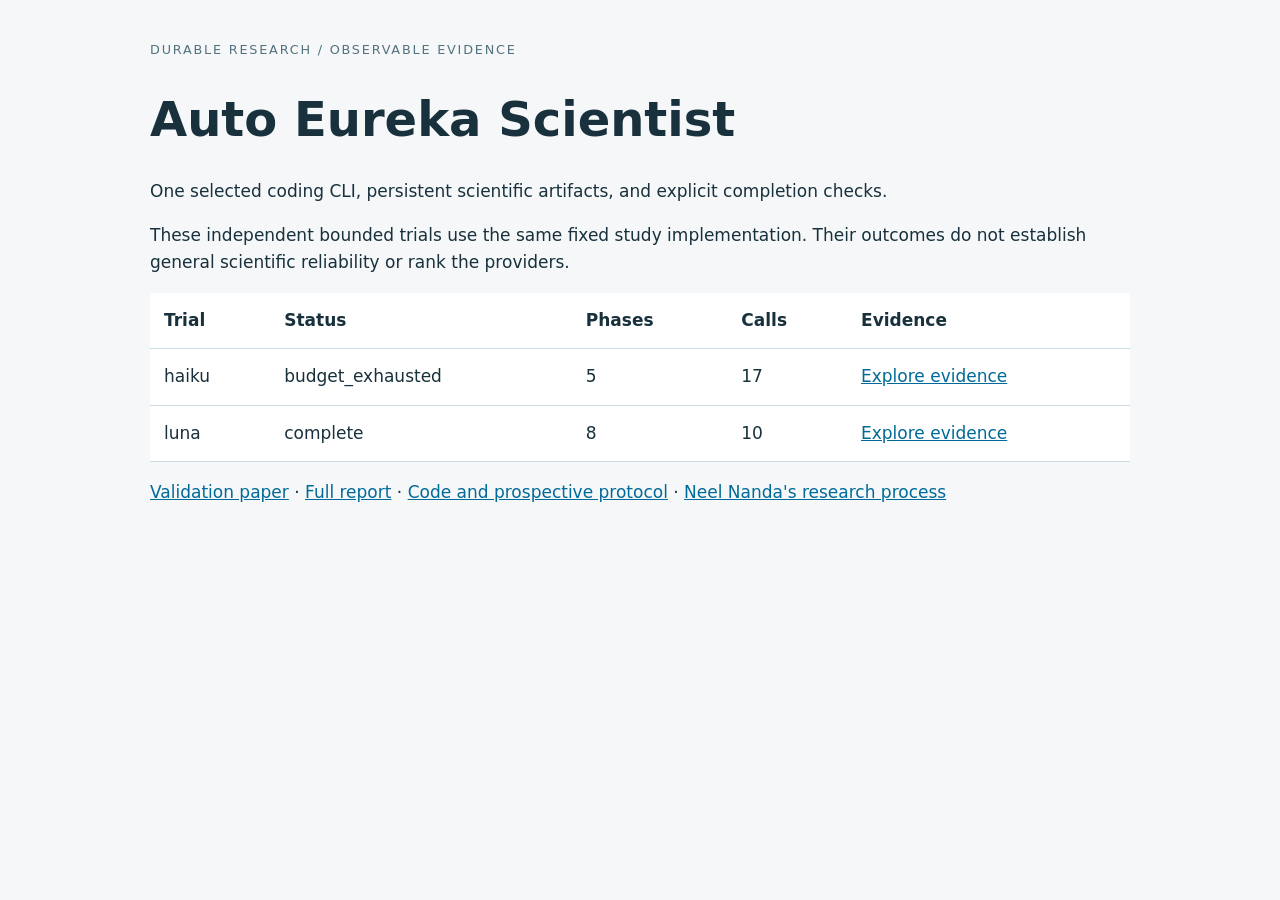
==== site/index.html @ 4bf8a555 "Publish bounded validation outcomes, audit disclosures and results explorer" ====
<!doctype html><html lang="en"><meta charset="utf-8"><meta name="viewport" content="width=device-width,initial-scale=1"><title>Auto Eureka Scientist</title><style>body{font:17px/1.6 system-ui;max-width:980px;margin:auto;padding:40px;color:#18313c;background:#f5f7f8}h1{font-size:3rem;line-height:1.1}table{width:100%;border-collapse:collapse;background:white}td,th{padding:14px;text-align:left;border-bottom:1px solid #ccdce3}a{color:#006a98}.tag{letter-spacing:.14em;color:#54727f;font-size:.8rem}</style><div class="tag">DURABLE RESEARCH / OBSERVABLE EVIDENCE</div><h1>Auto Eureka Scientist</h1><p>One selected coding CLI, persistent scientific artifacts, and explicit completion checks.</p><p>These independent bounded trials use the same fixed study implementation. Their outcomes do not establish general scientific reliability or rank the providers.</p><table><thead><tr><th>Trial</th><th>Status</th><th>Phases</th><th>Calls</th><th>Evidence</th></tr></thead><tbody><tr><td>haiku</td><td>budget_exhausted</td><td>5</td><td>17</td><td><a href="https://BurnyCoder.github.io/eureka-digits-haiku/">Explore evidence</a></td></tr><tr><td>luna</td><td>complete</td><td>8</td><td>10</td><td><a href="https://BurnyCoder.github.io/eureka-digits-luna/">Explore evidence</a></td></tr></tbody></table><p><a href="validation-paper.pdf">Validation paper</a> · <a href="validation-summary.md">Full report</a> · <a href="https://github.com/BurnyCoder/auto-eureka-scientist-agent-harness">Code and prospective protocol</a> · <a href="https://www.alignmentforum.org/s/5GT3yoYM9gRmMEKqL">Neel Nanda's research process</a></p></html>
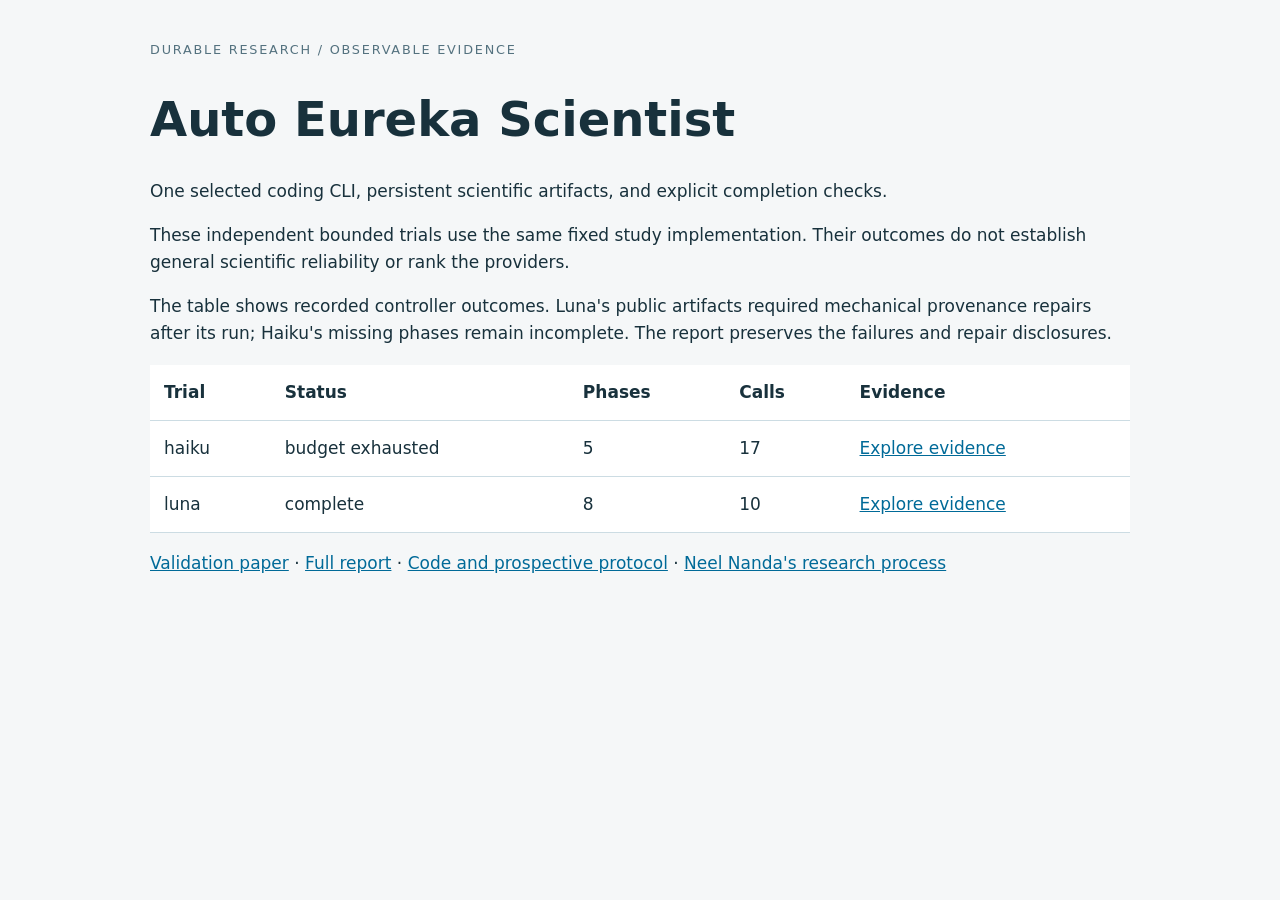
==== commit ee3830f8: "Record fresh-clone reproduction and final publication checks" ====
--- a/site/index.html
+++ b/site/index.html
@@ -1 +1,8 @@
-<!doctype html><html lang="en"><meta charset="utf-8"><meta name="viewport" content="width=device-width,initial-scale=1"><title>Auto Eureka Scientist</title><style>body{font:17px/1.6 system-ui;max-width:980px;margin:auto;padding:40px;color:#18313c;background:#f5f7f8}h1{font-size:3rem;line-height:1.1}table{width:100%;border-collapse:collapse;background:white}td,th{padding:14px;text-align:left;border-bottom:1px solid #ccdce3}a{color:#006a98}.tag{letter-spacing:.14em;color:#54727f;font-size:.8rem}</style><div class="tag">DURABLE RESEARCH / OBSERVABLE EVIDENCE</div><h1>Auto Eureka Scientist</h1><p>One selected coding CLI, persistent scientific artifacts, and explicit completion checks.</p><p>These independent bounded trials use the same fixed study implementation. Their outcomes do not establish general scientific reliability or rank the providers.</p><table><thead><tr><th>Trial</th><th>Status</th><th>Phases</th><th>Calls</th><th>Evidence</th></tr></thead><tbody><tr><td>haiku</td><td>budget_exhausted</td><td>5</td><td>17</td><td><a href="https://BurnyCoder.github.io/eureka-digits-haiku/">Explore evidence</a></td></tr><tr><td>luna</td><td>complete</td><td>8</td><td>10</td><td><a href="https://BurnyCoder.github.io/eureka-digits-luna/">Explore evidence</a></td></tr></tbody></table><p><a href="validation-paper.pdf">Validation paper</a> · <a href="validation-summary.md">Full report</a> · <a href="https://github.com/BurnyCoder/auto-eureka-scientist-agent-harness">Code and prospective protocol</a> · <a href="https://www.alignmentforum.org/s/5GT3yoYM9gRmMEKqL">Neel Nanda's research process</a></p></html>+<!doctype html><html lang="en"><meta charset="utf-8"><meta name="viewport" content="width=device-width,initial-scale=1"><title>Auto Eureka Scientist</title>
+<style>body{font:17px/1.6 system-ui;max-width:980px;margin:auto;padding:40px;color:#18313c;background:#f5f7f8}h1{font-size:3rem;line-height:1.1}table{width:100%;border-collapse:collapse;background:white}td,th{padding:14px;text-align:left;border-bottom:1px solid #ccdce3}a{color:#006a98}.tag{letter-spacing:.14em;color:#54727f;font-size:.8rem}.scroll{overflow:auto}@media(max-width:600px){body{padding:18px}td,th{padding:10px}}</style>
+<div class="tag">DURABLE RESEARCH / OBSERVABLE EVIDENCE</div><h1>Auto Eureka Scientist</h1>
+<p>One selected coding CLI, persistent scientific artifacts, and explicit completion checks.</p>
+<p>These independent bounded trials use the same fixed study implementation. Their outcomes do not establish general scientific reliability or rank the providers.</p>
+<p>The table shows recorded controller outcomes. Luna's public artifacts required mechanical provenance repairs after its run; Haiku's missing phases remain incomplete. The report preserves the failures and repair disclosures.</p>
+<div class="scroll"><table><thead><tr><th>Trial</th><th>Status</th><th>Phases</th><th>Calls</th><th>Evidence</th></tr></thead><tbody><tr><td>haiku</td><td>budget exhausted</td><td>5</td><td>17</td><td><a href="https://BurnyCoder.github.io/eureka-digits-haiku/">Explore evidence</a></td></tr><tr><td>luna</td><td>complete</td><td>8</td><td>10</td><td><a href="https://BurnyCoder.github.io/eureka-digits-luna/">Explore evidence</a></td></tr></tbody></table></div>
+<p><a href="validation-paper.pdf">Validation paper</a> · <a href="validation-summary.md">Full report</a> · <a href="https://github.com/BurnyCoder/auto-eureka-scientist-agent-harness">Code and prospective protocol</a> · <a href="https://www.alignmentforum.org/s/5GT3yoYM9gRmMEKqL">Neel Nanda's research process</a></p></html>
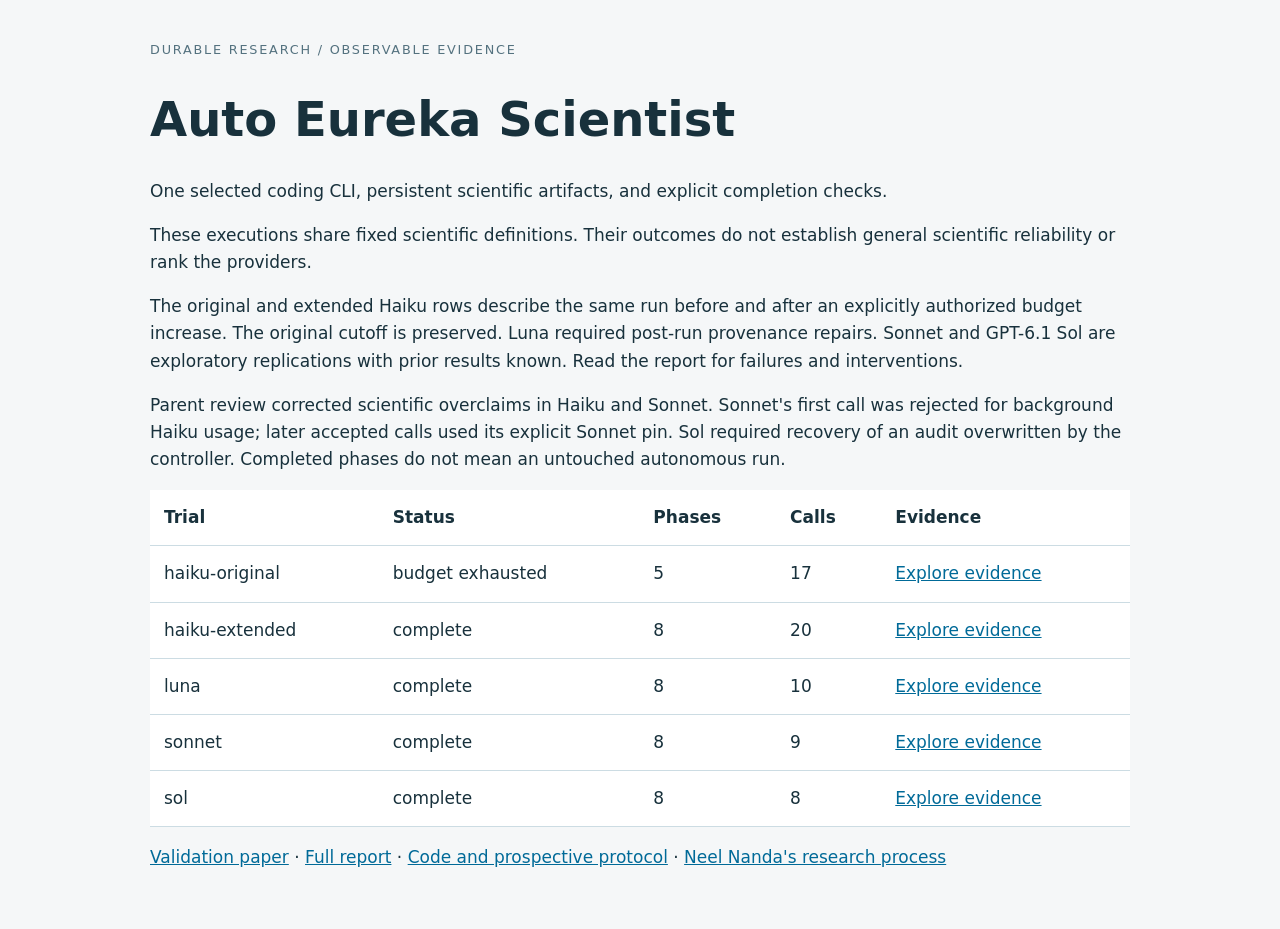
==== commit 4f663990: "Publish extended Haiku and Sonnet Sol validation with audit evidence" ====
--- a/site/index.html
+++ b/site/index.html
@@ -2,7 +2,8 @@
 <style>body{font:17px/1.6 system-ui;max-width:980px;margin:auto;padding:40px;color:#18313c;background:#f5f7f8}h1{font-size:3rem;line-height:1.1}table{width:100%;border-collapse:collapse;background:white}td,th{padding:14px;text-align:left;border-bottom:1px solid #ccdce3}a{color:#006a98}.tag{letter-spacing:.14em;color:#54727f;font-size:.8rem}.scroll{overflow:auto}@media(max-width:600px){body{padding:18px}td,th{padding:10px}}</style>
 <div class="tag">DURABLE RESEARCH / OBSERVABLE EVIDENCE</div><h1>Auto Eureka Scientist</h1>
 <p>One selected coding CLI, persistent scientific artifacts, and explicit completion checks.</p>
-<p>These independent bounded trials use the same fixed study implementation. Their outcomes do not establish general scientific reliability or rank the providers.</p>
-<p>The table shows recorded controller outcomes. Luna's public artifacts required mechanical provenance repairs after its run; Haiku's missing phases remain incomplete. The report preserves the failures and repair disclosures.</p>
-<div class="scroll"><table><thead><tr><th>Trial</th><th>Status</th><th>Phases</th><th>Calls</th><th>Evidence</th></tr></thead><tbody><tr><td>haiku</td><td>budget exhausted</td><td>5</td><td>17</td><td><a href="https://BurnyCoder.github.io/eureka-digits-haiku/">Explore evidence</a></td></tr><tr><td>luna</td><td>complete</td><td>8</td><td>10</td><td><a href="https://BurnyCoder.github.io/eureka-digits-luna/">Explore evidence</a></td></tr></tbody></table></div>
+<p>These executions share fixed scientific definitions. Their outcomes do not establish general scientific reliability or rank the providers.</p>
+<p>The original and extended Haiku rows describe the same run before and after an explicitly authorized budget increase. The original cutoff is preserved. Luna required post-run provenance repairs. Sonnet and GPT-6.1 Sol are exploratory replications with prior results known. Read the report for failures and interventions.</p>
+<p>Parent review corrected scientific overclaims in Haiku and Sonnet. Sonnet's first call was rejected for background Haiku usage; later accepted calls used its explicit Sonnet pin. Sol required recovery of an audit overwritten by the controller. Completed phases do not mean an untouched autonomous run.</p>
+<div class="scroll"><table><thead><tr><th>Trial</th><th>Status</th><th>Phases</th><th>Calls</th><th>Evidence</th></tr></thead><tbody><tr><td>haiku-original</td><td>budget exhausted</td><td>5</td><td>17</td><td><a href="https://github.com/BurnyCoder/eureka-digits-haiku/blob/6f82ace83643fe2b4329ff18dce34d364cc00506/site/paper.pdf">Explore evidence</a></td></tr><tr><td>haiku-extended</td><td>complete</td><td>8</td><td>20</td><td><a href="https://BurnyCoder.github.io/eureka-digits-haiku/">Explore evidence</a></td></tr><tr><td>luna</td><td>complete</td><td>8</td><td>10</td><td><a href="https://BurnyCoder.github.io/eureka-digits-luna/">Explore evidence</a></td></tr><tr><td>sonnet</td><td>complete</td><td>8</td><td>9</td><td><a href="https://BurnyCoder.github.io/eureka-digits-sonnet/">Explore evidence</a></td></tr><tr><td>sol</td><td>complete</td><td>8</td><td>8</td><td><a href="https://BurnyCoder.github.io/eureka-digits-sol/">Explore evidence</a></td></tr></tbody></table></div>
 <p><a href="validation-paper.pdf">Validation paper</a> · <a href="validation-summary.md">Full report</a> · <a href="https://github.com/BurnyCoder/auto-eureka-scientist-agent-harness">Code and prospective protocol</a> · <a href="https://www.alignmentforum.org/s/5GT3yoYM9gRmMEKqL">Neel Nanda's research process</a></p></html>
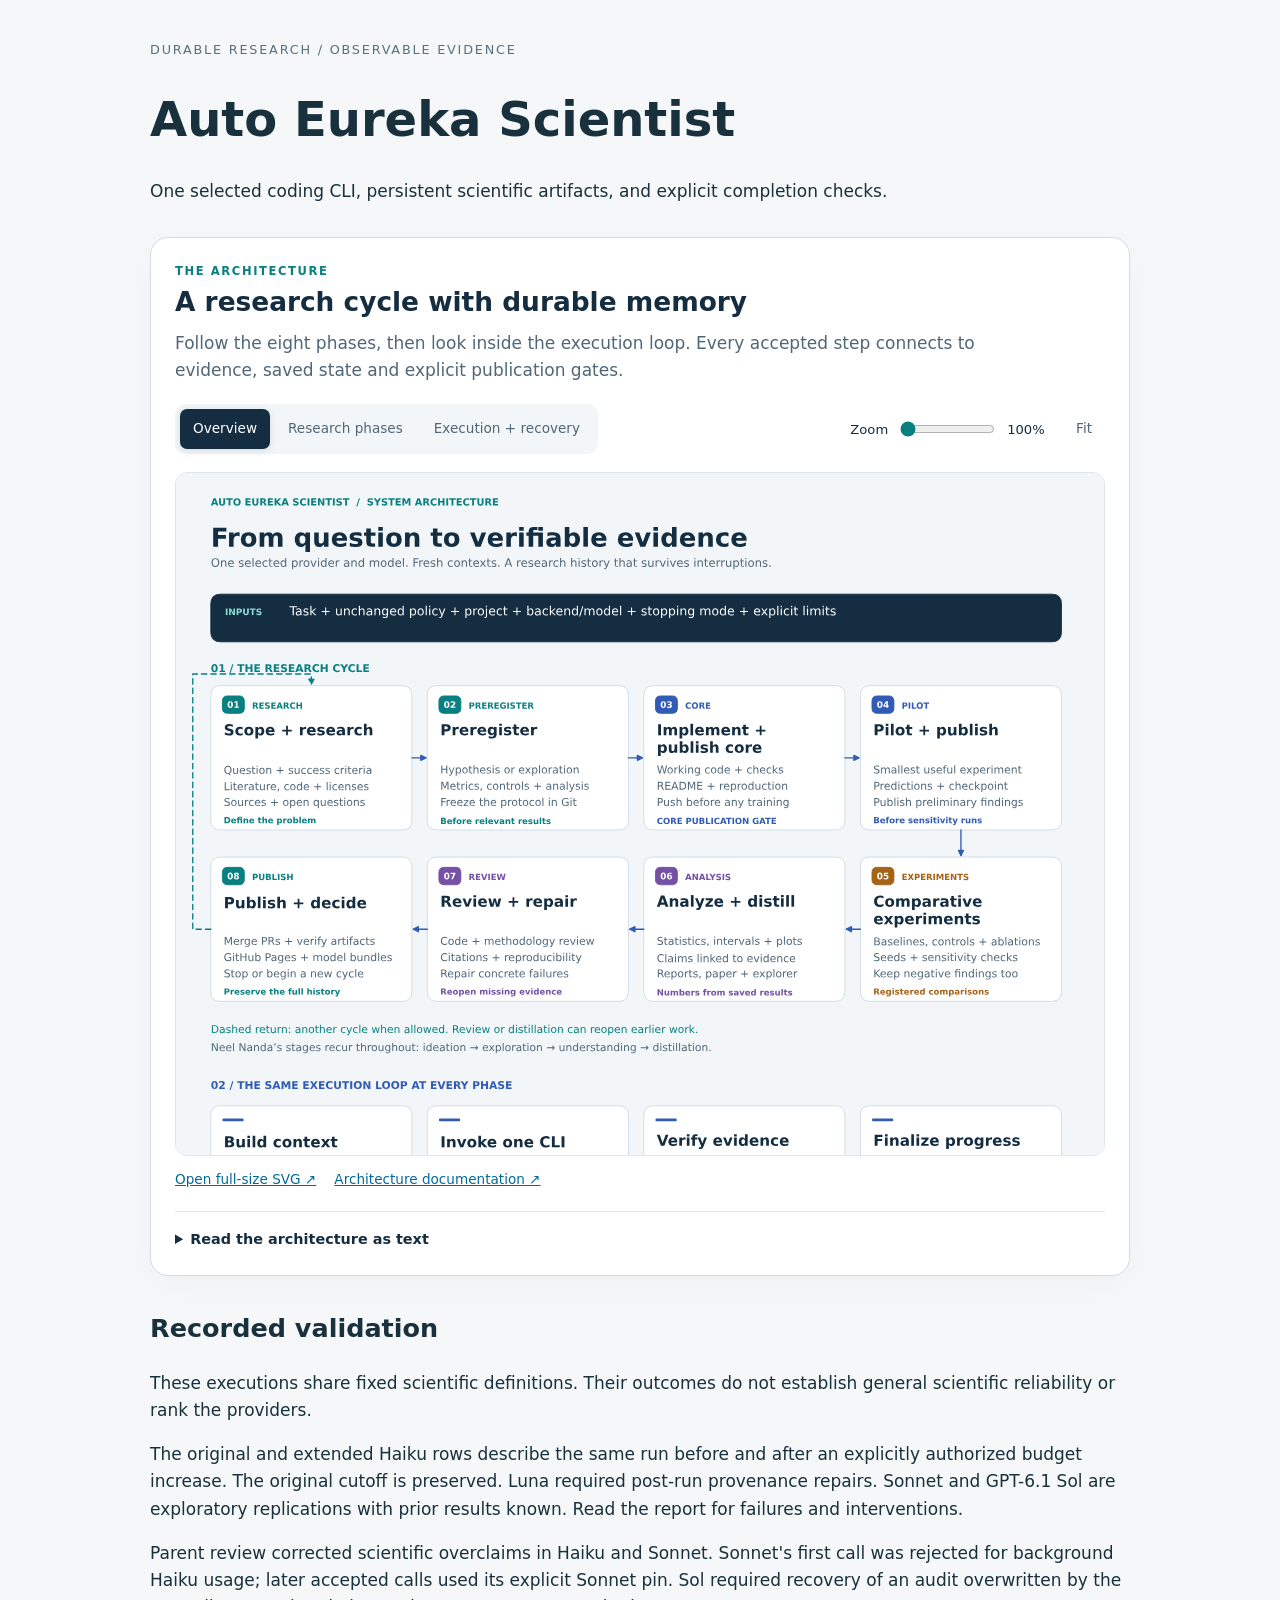
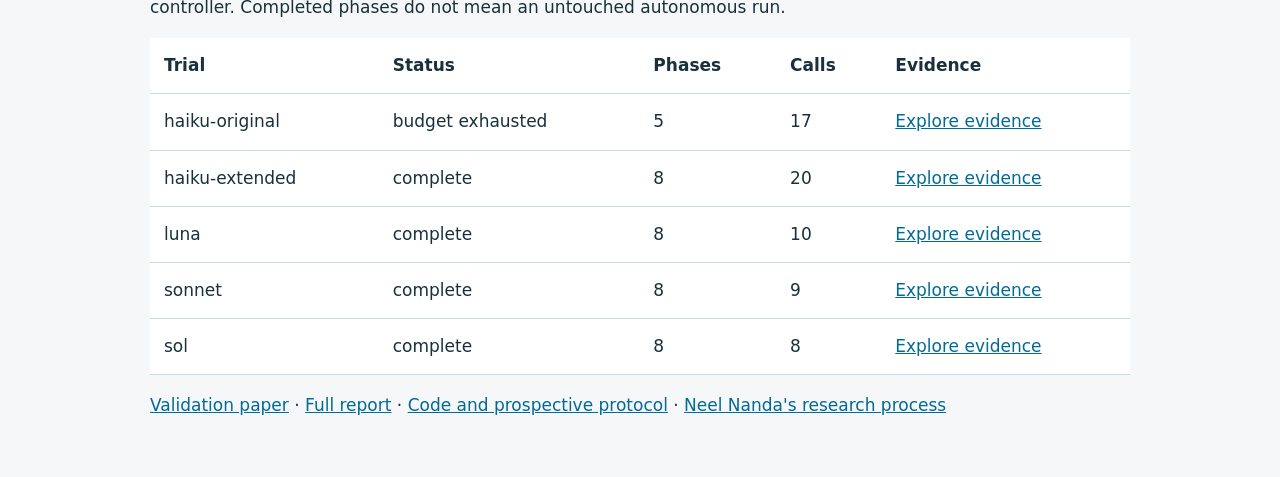
==== commit 153db8d8: "Add detailed phase and execution architecture across documentation" ====
--- a/site/index.html
+++ b/site/index.html
@@ -2,6 +2,41 @@
 <style>body{font:17px/1.6 system-ui;max-width:980px;margin:auto;padding:40px;color:#18313c;background:#f5f7f8}h1{font-size:3rem;line-height:1.1}table{width:100%;border-collapse:collapse;background:white}td,th{padding:14px;text-align:left;border-bottom:1px solid #ccdce3}a{color:#006a98}.tag{letter-spacing:.14em;color:#54727f;font-size:.8rem}.scroll{overflow:auto}@media(max-width:600px){body{padding:18px}td,th{padding:10px}}</style>
 <div class="tag">DURABLE RESEARCH / OBSERVABLE EVIDENCE</div><h1>Auto Eureka Scientist</h1>
 <p>One selected coding CLI, persistent scientific artifacts, and explicit completion checks.</p>
+<section class="architecture-panel" aria-labelledby="architecture-heading">
+<style>
+.architecture-panel{margin:32px 0;padding:24px;border:1px solid #cddce5;border-radius:18px;background:#fff;box-shadow:0 10px 35px #142d4008;color:#142d40}
+.architecture-panel *{box-sizing:border-box}.architecture-panel h2{font-size:1.65rem;line-height:1.2;margin:6px 0 12px}.architecture-panel .arch-kicker{font-size:.72rem;letter-spacing:.14em;font-weight:700;color:#087f80}.architecture-panel p{max-width:75ch;color:#506778;margin:8px 0 20px}
+.arch-toolbar{display:flex;gap:14px;justify-content:space-between;flex-wrap:wrap;align-items:center;margin:18px 0}.arch-tabs{display:flex;gap:5px;flex-wrap:wrap;background:#f2f6f8;border-radius:10px;padding:5px}.architecture-panel button{font:inherit;font-size:.85rem;border:1px solid transparent;border-radius:7px;background:transparent;color:#506778;padding:8px 12px;cursor:pointer}.architecture-panel button[aria-pressed="true"]{background:#142d40;color:#fff;box-shadow:0 2px 7px #142d4020}.architecture-panel button:focus-visible,.architecture-panel a:focus-visible,.architecture-panel input:focus-visible,.architecture-panel summary:focus-visible{outline:3px solid #087f80;outline-offset:3px}.arch-zoom{display:flex;align-items:center;gap:10px;font-size:.82rem}.arch-zoom label{margin:0}.arch-zoom input{width:95px;accent-color:#087f80}.arch-zoom output{min-width:3.5em;font-variant-numeric:tabular-nums}.arch-viewport{overflow:auto;max-height:76vh;border:1px solid #dce6ec;border-radius:12px;background:#f2f6f8;overscroll-behavior:contain}.arch-viewport img{display:block;width:100%;height:auto;max-width:none}.arch-links{display:flex;gap:18px;flex-wrap:wrap;margin:13px 0;font-size:.85rem}.architecture-panel details{border-top:1px solid #dce6ec;margin-top:20px;padding-top:16px;font-size:.9rem}.architecture-panel summary{cursor:pointer;font-weight:600}.architecture-panel li{margin:9px 0;color:#506778}.architecture-panel strong{color:#142d40}
+@media(max-width:600px){.architecture-panel{padding:15px;border-radius:12px}.architecture-panel h2{font-size:1.35rem}.arch-toolbar{gap:8px}.arch-tabs{width:100%}.architecture-panel button{padding:8px 9px}.arch-zoom{width:100%;justify-content:space-between}.arch-viewport{max-height:65vh}}
+</style>
+<div class="arch-kicker">THE ARCHITECTURE</div>
+<h2 id="architecture-heading">A research cycle with durable memory</h2>
+<p>Follow the eight phases, then look inside the execution loop. Every accepted step connects to evidence, saved state and explicit publication gates.</p>
+<div class="arch-toolbar">
+<div class="arch-tabs" role="group" aria-label="Architecture diagram view">
+<button type="button" data-view="architecture" aria-pressed="true">Overview</button>
+<button type="button" data-view="architecture-phases" aria-pressed="false">Research phases</button>
+<button type="button" data-view="architecture-runtime" aria-pressed="false">Execution + recovery</button>
+</div>
+<div class="arch-zoom"><label for="architecture-zoom">Zoom</label><input id="architecture-zoom" type="range" min="100" max="300" step="25" value="100"><output for="architecture-zoom">100%</output><button type="button" data-fit>Fit</button></div>
+</div>
+<div class="arch-viewport" tabindex="0" role="region" aria-label="Architecture diagram; scroll to explore when zoomed">
+<img src="figures/architecture.svg" alt="Architecture overview: eight phases, one selected coding CLI, evidence verification, durable state and publication." loading="lazy">
+</div>
+<div class="arch-links"><a class="arch-open" href="figures/architecture.svg" target="_blank" rel="noopener">Open full-size SVG ↗</a><a href="https://github.com/BurnyCoder/auto-eureka-scientist-agent-harness/blob/main/docs/architecture.md">Architecture documentation ↗</a></div>
+<details><summary>Read the architecture as text</summary><ol><li><strong>Scope + research.</strong> Question + success criteria; Literature, code + licenses; Sources + open questions.</li><li><strong>Preregister.</strong> Hypothesis or exploration; Metrics, controls + analysis; Freeze the protocol in Git.</li><li><strong>Implement + publish core.</strong> Working code + checks; README + reproduction; Push before any training.</li><li><strong>Pilot + publish.</strong> Smallest useful experiment; Predictions + checkpoint; Publish preliminary findings.</li><li><strong>Comparative experiments.</strong> Baselines, controls + ablations; Seeds + sensitivity checks; Keep negative findings too.</li><li><strong>Analyze + distill.</strong> Statistics, intervals + plots; Claims linked to evidence; Reports, paper + explorer.</li><li><strong>Review + repair.</strong> Code + methodology review; Citations + reproducibility; Repair concrete failures.</li><li><strong>Publish + decide.</strong> Merge PRs + verify artifacts; GitHub Pages + model bundles; Stop or begin a new cycle.</li></ol><p>Each phase builds a fresh context, invokes the selected Claude Code or Codex model, verifies its artifacts, then persists and publishes progress. SQLite retains attempts, budgets and pending handoffs. Research files retain observations; raw logs stay local. Repair and publication recovery use durable evidence. Changed hypotheses after observed results require a new protocol and cycle. The controller's structural checks do not guarantee scientific truth.</p></details>
+<script>
+// Native controls keep the figure keyboard-accessible without another UI dependency.
+(()=>{const panel=document.currentScript.closest('.architecture-panel'),image=panel.querySelector('img'),viewport=panel.querySelector('.arch-viewport'),zoom=panel.querySelector('input'),output=panel.querySelector('output'),link=panel.querySelector('.arch-open');
+const descriptions={architecture:'Architecture overview: eight phases, one selected coding CLI, evidence verification, durable state and publication.','architecture-phases':'Research phases from scope and preregistration through core, pilot, comparisons, analysis, review and publication.','architecture-runtime':'Execution loop: build context, invoke one CLI, verify evidence, finalize progress; durable memory and bounded recovery.'};
+function scale(){image.style.width=zoom.value+'%';output.textContent=zoom.value+'%'}
+function fit(){zoom.value='100';scale();viewport.scrollTo(0,0)}
+zoom.addEventListener('input',scale);panel.querySelector('[data-fit]').addEventListener('click',fit);
+panel.querySelectorAll('[data-view]').forEach(button=>button.addEventListener('click',()=>{panel.querySelectorAll('[data-view]').forEach(item=>item.setAttribute('aria-pressed',String(item===button)));image.src='figures/'+button.dataset.view+'.svg';image.alt=descriptions[button.dataset.view];link.href=image.src;fit()}));})();
+</script>
+</section>
+
+<h2>Recorded validation</h2>
 <p>These executions share fixed scientific definitions. Their outcomes do not establish general scientific reliability or rank the providers.</p>
 <p>The original and extended Haiku rows describe the same run before and after an explicitly authorized budget increase. The original cutoff is preserved. Luna required post-run provenance repairs. Sonnet and GPT-6.1 Sol are exploratory replications with prior results known. Read the report for failures and interventions.</p>
 <p>Parent review corrected scientific overclaims in Haiku and Sonnet. Sonnet's first call was rejected for background Haiku usage; later accepted calls used its explicit Sonnet pin. Sol required recovery of an audit overwritten by the controller. Completed phases do not mean an untouched autonomous run.</p>
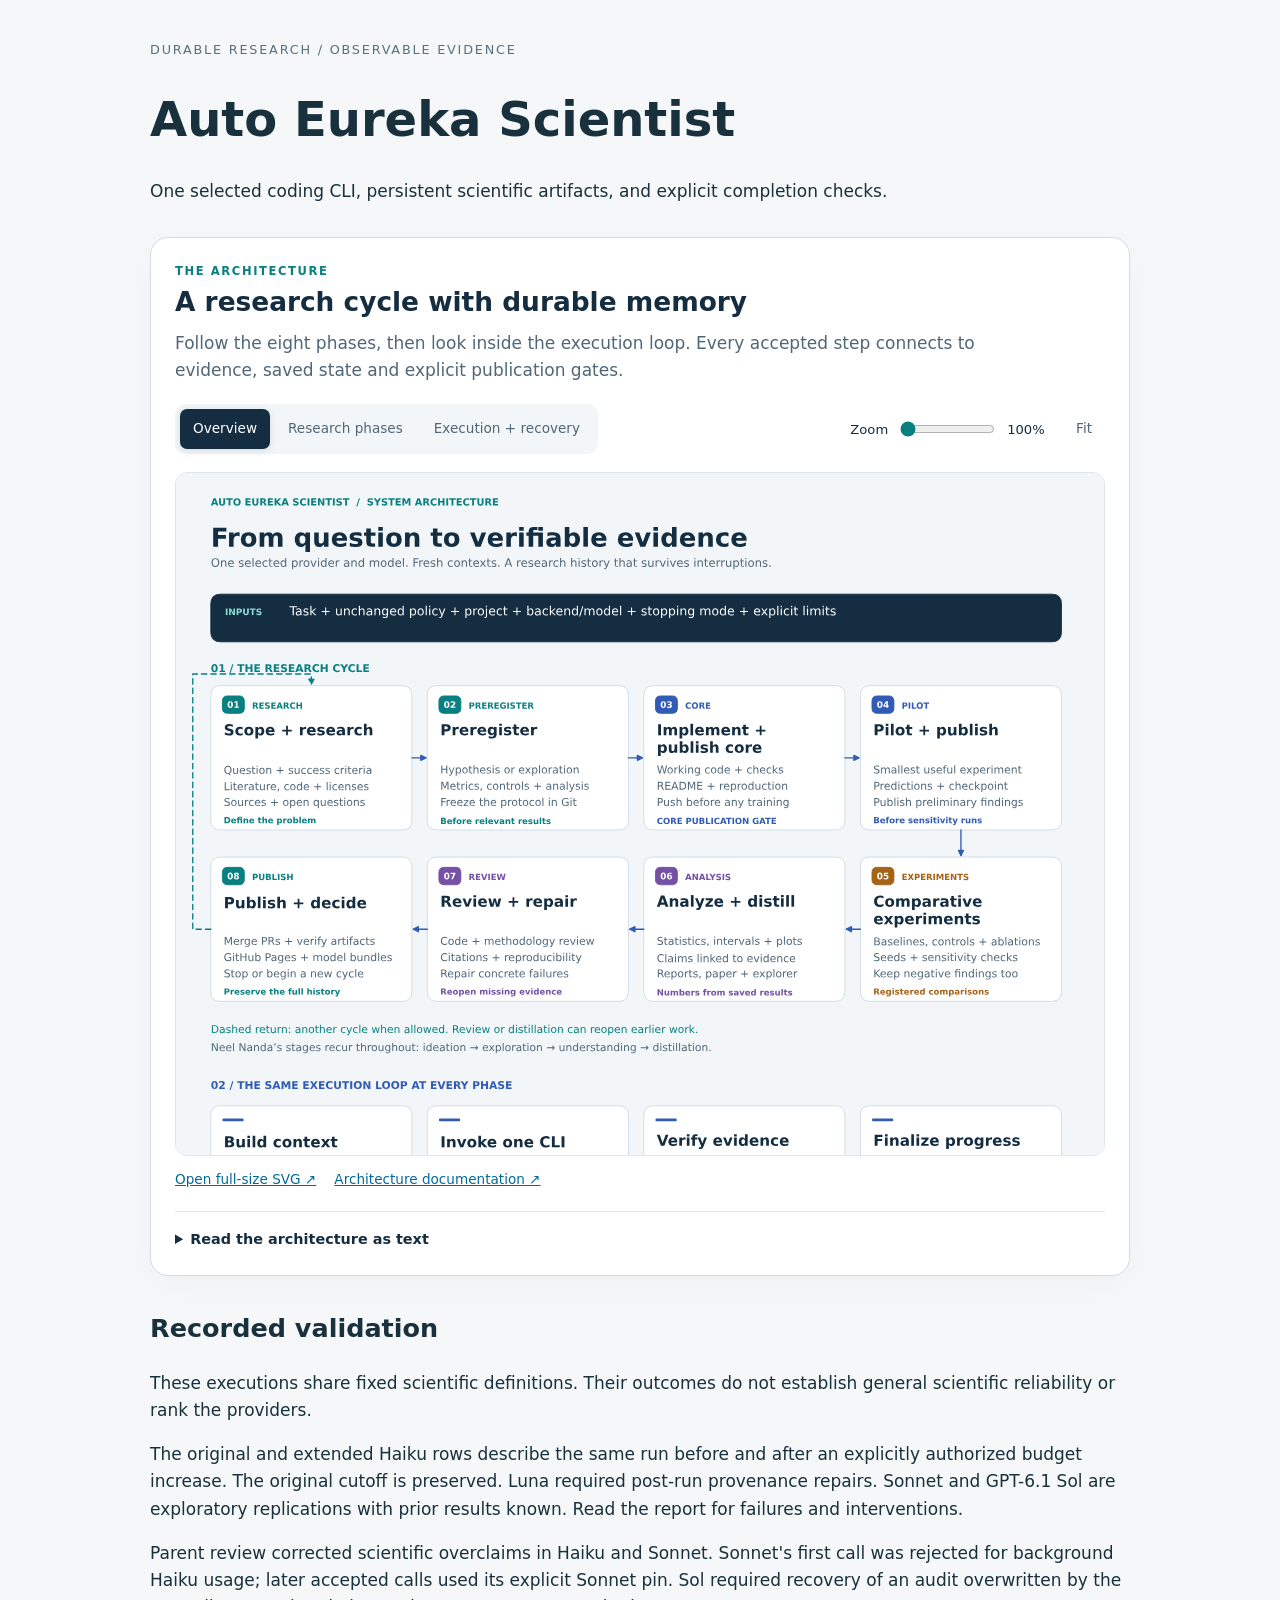
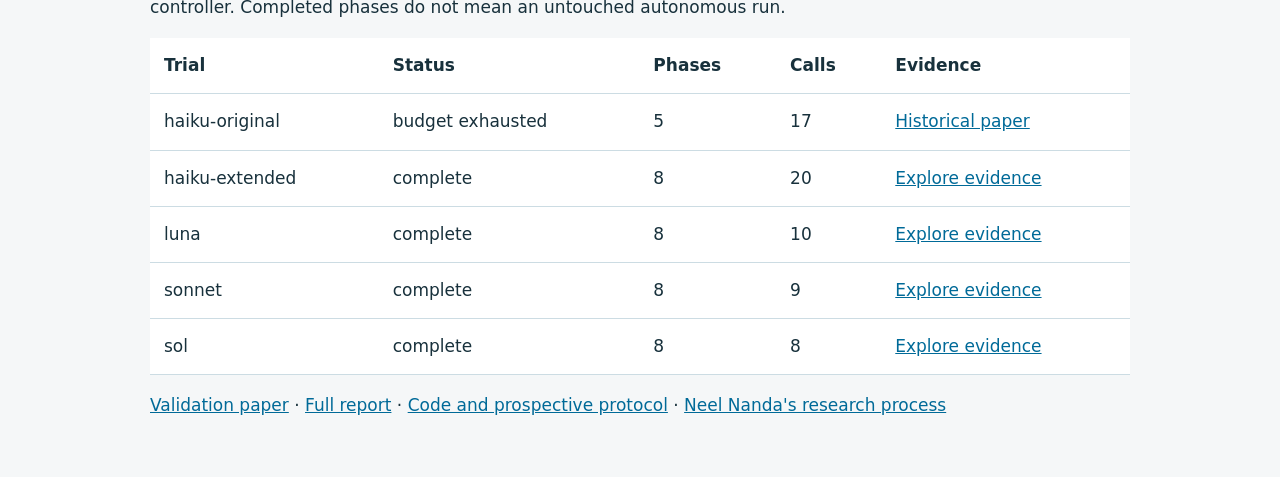
==== commit b70b556e: "Label the Haiku cutoff link as a historical paper, not an explorer The haiku-original link points to" ====
--- a/site/index.html
+++ b/site/index.html
@@ -40,5 +40,5 @@
 <p>These executions share fixed scientific definitions. Their outcomes do not establish general scientific reliability or rank the providers.</p>
 <p>The original and extended Haiku rows describe the same run before and after an explicitly authorized budget increase. The original cutoff is preserved. Luna required post-run provenance repairs. Sonnet and GPT-6.1 Sol are exploratory replications with prior results known. Read the report for failures and interventions.</p>
 <p>Parent review corrected scientific overclaims in Haiku and Sonnet. Sonnet's first call was rejected for background Haiku usage; later accepted calls used its explicit Sonnet pin. Sol required recovery of an audit overwritten by the controller. Completed phases do not mean an untouched autonomous run.</p>
-<div class="scroll"><table><thead><tr><th>Trial</th><th>Status</th><th>Phases</th><th>Calls</th><th>Evidence</th></tr></thead><tbody><tr><td>haiku-original</td><td>budget exhausted</td><td>5</td><td>17</td><td><a href="https://github.com/BurnyCoder/eureka-digits-haiku/blob/6f82ace83643fe2b4329ff18dce34d364cc00506/site/paper.pdf">Explore evidence</a></td></tr><tr><td>haiku-extended</td><td>complete</td><td>8</td><td>20</td><td><a href="https://BurnyCoder.github.io/eureka-digits-haiku/">Explore evidence</a></td></tr><tr><td>luna</td><td>complete</td><td>8</td><td>10</td><td><a href="https://BurnyCoder.github.io/eureka-digits-luna/">Explore evidence</a></td></tr><tr><td>sonnet</td><td>complete</td><td>8</td><td>9</td><td><a href="https://BurnyCoder.github.io/eureka-digits-sonnet/">Explore evidence</a></td></tr><tr><td>sol</td><td>complete</td><td>8</td><td>8</td><td><a href="https://BurnyCoder.github.io/eureka-digits-sol/">Explore evidence</a></td></tr></tbody></table></div>
+<div class="scroll"><table><thead><tr><th>Trial</th><th>Status</th><th>Phases</th><th>Calls</th><th>Evidence</th></tr></thead><tbody><tr><td>haiku-original</td><td>budget exhausted</td><td>5</td><td>17</td><td><a href="https://github.com/BurnyCoder/eureka-digits-haiku/blob/6f82ace83643fe2b4329ff18dce34d364cc00506/site/paper.pdf">Historical paper</a></td></tr><tr><td>haiku-extended</td><td>complete</td><td>8</td><td>20</td><td><a href="https://BurnyCoder.github.io/eureka-digits-haiku/">Explore evidence</a></td></tr><tr><td>luna</td><td>complete</td><td>8</td><td>10</td><td><a href="https://BurnyCoder.github.io/eureka-digits-luna/">Explore evidence</a></td></tr><tr><td>sonnet</td><td>complete</td><td>8</td><td>9</td><td><a href="https://BurnyCoder.github.io/eureka-digits-sonnet/">Explore evidence</a></td></tr><tr><td>sol</td><td>complete</td><td>8</td><td>8</td><td><a href="https://BurnyCoder.github.io/eureka-digits-sol/">Explore evidence</a></td></tr></tbody></table></div>
 <p><a href="validation-paper.pdf">Validation paper</a> · <a href="validation-summary.md">Full report</a> · <a href="https://github.com/BurnyCoder/auto-eureka-scientist-agent-harness">Code and prospective protocol</a> · <a href="https://www.alignmentforum.org/s/5GT3yoYM9gRmMEKqL">Neel Nanda's research process</a></p></html>
